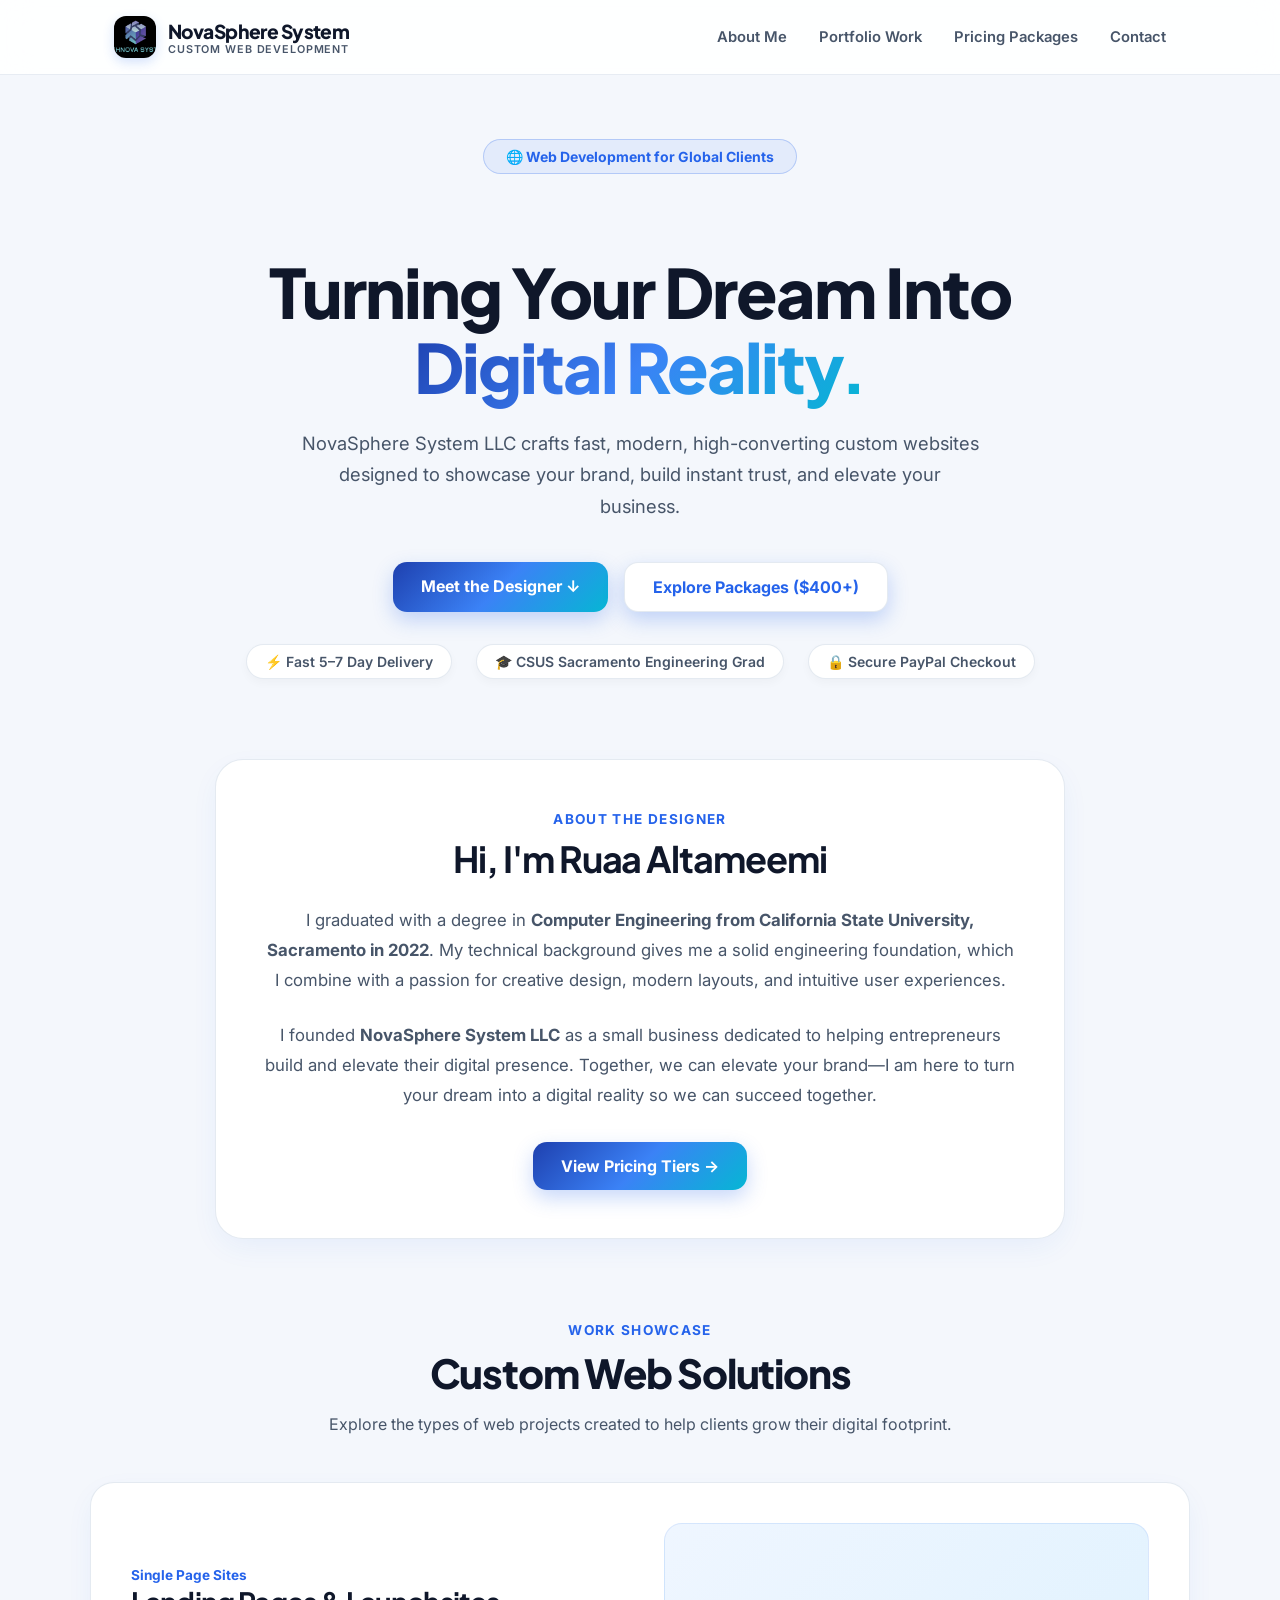
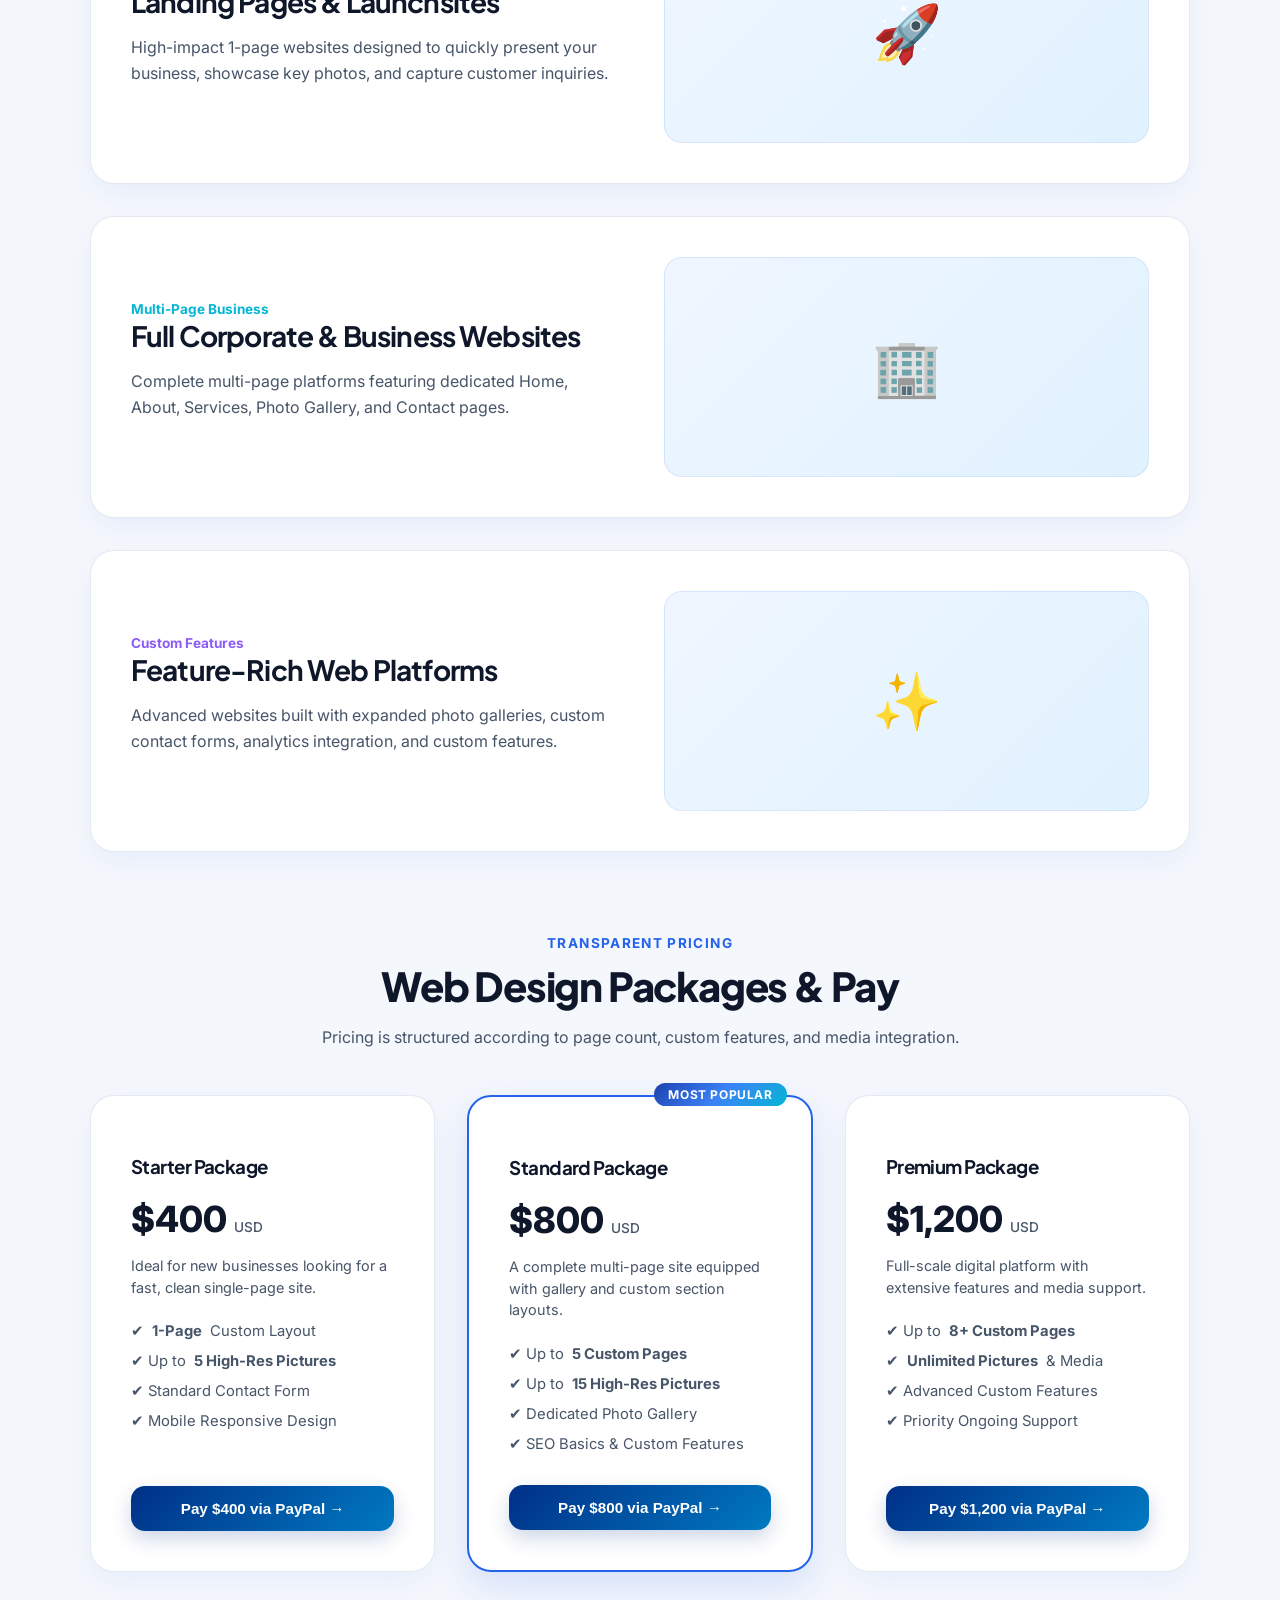
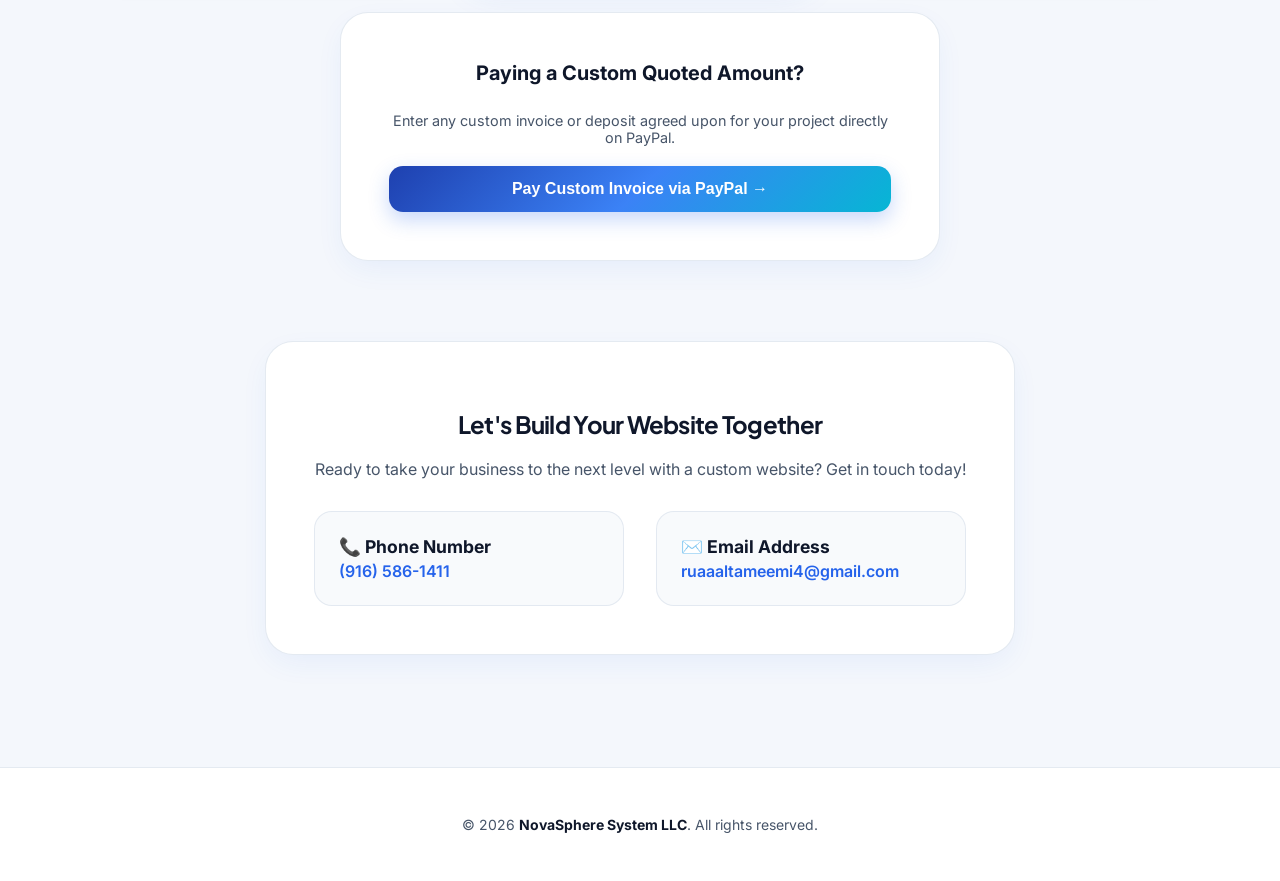
==== index.html @ fb8f3ea4 "Enhance styles and layout for index.html Added styles for buttons, feature lists, and sections. Enha" ====
<!doctype html>
<html lang="en">
<head>
  <meta charset="utf-8" />
  <meta name="viewport" content="width=device-width, initial-scale=1" />
  <title>NovaSphere System — Custom Web Design Studio</title>
  <meta name="description" content="High-performance custom web design and development built for global businesses by Ruaa Altameemi." />
  
  <!-- Favicon -->
  <link rel="icon" type="image/png" href="images/logo.png" />

  <!-- Google Fonts -->
  <link rel="preconnect" href="https://fonts.googleapis.com" />
  <link rel="preconnect" href="https://fonts.gstatic.com" crossorigin />
  <link href="https://fonts.googleapis.com/css2?family=Plus+Jakarta+Sans:wght@400;500;600;700;800&family=Inter:wght@400;500;600&display=swap" rel="stylesheet" />
  
  <!-- Embedded Bright Theme Styling & Vibrant Effects -->
  <style>
    :root {
      --bg-base: #f4f7fc;
      --bg-card: #ffffff;
      --border-card: rgba(226, 232, 240, 0.9);
      --border-glow: #2563eb;
      --primary: #2563eb;
      --text-main: #0f172a;
      --text-muted: #475569;
      --bright-gradient: linear-gradient(135deg, #1e40af 0%, #3b82f6 50%, #06b6d4 100%);
      --paypal-gradient: linear-gradient(135deg, #003087 0%, #0079c1 100%);
      --shadow-card: 0 10px 30px -5px rgba(37, 99, 235, 0.08);
      --shadow-hover: 0 20px 40px -10px rgba(37, 99, 235, 0.2);
    }

    * { box-sizing: border-box; }

    body { 
      font-family: 'Inter', sans-serif;
      color: var(--text-main);
      background-color: var(--bg-base);
      background-image: 
        radial-gradient(circle at 10% 10%, rgba(37, 99, 235, 0.12) 0%, transparent 45%),
        radial-gradient(circle at 90% 40%, rgba(6, 182, 212, 0.15) 0%, transparent 45%),
        radial-gradient(circle at 50% 80%, rgba(139, 92, 246, 0.1) 0%, transparent 50%),
        #f4f7fc;
      background-attachment: fixed;
      margin: 0;
      padding: 0;
      overflow-x: hidden;
    }

    h1, h2, h3, .brand-title { 
      font-family: 'Plus Jakarta Sans', sans-serif; 
      letter-spacing: -0.03em;
    }

    section[id] {
      scroll-margin-top: 100px;
    }

    /* Navbar Header */
    header {
      position: sticky;
      top: 0;
      z-index: 1000;
      background: rgba(255, 255, 255, 0.9);
      backdrop-filter: blur(16px);
      -webkit-backdrop-filter: blur(16px);
      border-bottom: 1px solid rgba(226, 232, 240, 0.8);
      padding: 1rem 0;
    }

    .container {
      max-width: 1100px;
      margin: 0 auto;
      padding: 0 1.5rem;
    }

    .nav {
      display: flex;
      justify-content: space-between;
      align-items: center;
    }

    .brand {
      display: flex;
      align-items: center;
      gap: 12px;
    }

    .logo-img {
      width: 42px;
      height: 42px;
      border-radius: 12px;
      object-fit: cover;
      box-shadow: 0 4px 12px rgba(37, 99, 235, 0.2);
    }

    .brand-text {
      display: flex;
      flex-direction: column;
    }

    .brand-title {
      font-weight: 800;
      font-size: 1.2rem;
      color: var(--text-main);
    }

    .brand-tagline {
      font-size: 0.675rem;
      color: var(--text-muted);
      letter-spacing: 0.08em;
      text-transform: uppercase;
      font-weight: 600;
    }

    .links {
      display: flex;
      gap: 2rem;
    }

    .links a {
      color: var(--text-muted);
      text-decoration: none;
      font-weight: 600;
      font-size: 0.925rem;
      transition: color 0.2s ease;
    }

    .links a:hover {
      color: var(--primary);
    }

    /* Vertical Stack Wrapper */
    .vertical-wrapper {
      display: flex;
      flex-direction: column;
      gap: 5rem;
      padding: 4rem 0 7rem 0;
    }

    /* Hero Section */
    .hero-vertical {
      text-align: center;
      max-width: 850px;
      margin: 0 auto;
    }

    .badge-glow {
      display: inline-flex;
      align-items: center;
      gap: 8px;
      padding: 8px 22px;
      border-radius: 50px;
      background: rgba(37, 99, 235, 0.08);
      color: var(--primary);
      font-weight: 700;
      font-size: 0.875rem;
      border: 1px solid rgba(37, 99, 235, 0.25);
      margin-bottom: 1.5rem;
    }

    .hero-title {
      font-size: clamp(2.75rem, 6vw, 4.25rem);
      font-weight: 800;
      line-height: 1.1;
      color: var(--text-main);
      margin-bottom: 1.5rem;
    }

    .gradient-text {
      background: var(--bright-gradient);
      -webkit-background-clip: text;
      -webkit-text-fill-color: transparent;
    }

    .lead {
      font-size: 1.15rem;
      color: var(--text-muted);
      line-height: 1.7;
      max-width: 680px;
      margin: 0 auto 2.5rem auto;
    }

    /* Bright Cards */
    .card-bright {
      background: var(--bg-card);
      border: 1px solid var(--border-card);
      border-radius: 28px;
      padding: 3rem;
      box-shadow: var(--shadow-card);
      transition: all 0.35s cubic-bezier(0.16, 1, 0.3, 1);
      position: relative;
    }

    .card-bright:hover {
      transform: translateY(-4px);
      box-shadow: var(--shadow-hover);
      border-color: rgba(37, 99, 235, 0.3);
    }

    /* Pricing Grid */
    .pricing-grid {
      display: grid;
      grid-template-columns: repeat(auto-fit, minmax(300px, 1fr));
      gap: 2rem;
    }

    .pricing-card {
      background: var(--bg-card);
      border: 1px solid var(--border-card);
      border-radius: 24px;
      padding: 2.5rem;
      display: flex;
      flex-direction: column;
      justify-content: space-between;
      transition: all 0.3s ease;
      position: relative;
      box-shadow: var(--shadow-card);
    }

    .pricing-card:hover {
      transform: translateY(-4px);
      box-shadow: var(--shadow-hover);
      border-color: var(--primary);
    }

    .pricing-card.featured {
      border: 2px solid var(--primary);
      background: #ffffff;
      box-shadow: 0 15px 35px rgba(37, 99, 235, 0.15);
    }

    .popular-tag {
      position: absolute;
      top: -14px;
      right: 24px;
      background: var(--bright-gradient);
      color: #fff;
      font-size: 0.75rem;
      font-weight: 700;
      padding: 4px 14px;
      border-radius: 20px;
      text-transform: uppercase;
      letter-spacing: 0.05em;
    }

    .feature-list {
      list-style: none;
      padding: 0;
      margin: 1.5rem 0 2rem 0;
    }

    .feature-list li {
      margin-bottom: 0.75rem;
      color: var(--text-muted);
      font-size: 0.925rem;
      display: flex;
      align-items: center;
      gap: 8px;
    }

    /* Buttons */
    .btn-bright {
      background: var(--bright-gradient);
      color: #fff;
      border: none;
      font-weight: 700;
      border-radius: 14px;
      padding: 14px 28px;
      font-size: 1rem;
      cursor: pointer;
      box-shadow: 0 8px 20px rgba(37, 99, 235, 0.25);
      transition: all 0.25s ease;
      text-decoration: none;
      display: inline-block;
      text-align: center;
    }

    .btn-bright:hover {
      transform: translateY(-2px);
      box-shadow: 0 12px 28px rgba(37, 99, 235, 0.35);
    }

    .btn-paypal {
      background: var(--paypal-gradient);
      color: #fff;
      border: none;
      font-weight: 700;
      border-radius: 14px;
      padding: 14px 20px;
      font-size: 0.95rem;
      cursor: pointer;
      box-shadow: 0 8px 20px rgba(0, 48, 135, 0.2);
      transition: all 0.25s ease;
      width: 100%;
      text-align: center;
    }

    .btn-paypal:hover {
      transform: translateY(-2px);
      box-shadow: 0 12px 28px rgba(0, 121, 193, 0.35);
    }

    /* Section Titles */
    .section-header {
      text-align: center;
      max-width: 650px;
      margin: 0 auto 3rem auto;
    }

    .section-header h2 {
      font-size: 2.5rem;
      font-weight: 800;
      margin-top: 0.5rem;
      margin-bottom: 1rem;
      color: var(--text-main);
    }

    /* Portfolio Showcase Rows */
    .portfolio-stack {
      display: flex;
      flex-direction: column;
      gap: 2rem;
    }

    .portfolio-row {
      display: grid;
      grid-template-columns: 1fr 1fr;
      gap: 3rem;
      align-items: center;
      background: #ffffff;
      border: 1px solid var(--border-card);
      border-radius: 24px;
      padding: 2.5rem;
      box-shadow: var(--shadow-card);
      transition: all 0.3s ease;
    }

    .portfolio-row:hover {
      border-color: var(--primary);
      box-shadow: var(--shadow-hover);
    }

    .portfolio-info h3 {
      font-size: 1.75rem;
      margin-top: 0;
      margin-bottom: 1rem;
      color: var(--text-main);
    }

    .portfolio-preview {
      background: linear-gradient(135deg, #eff6ff 0%, #e0f2fe 100%);
      border-radius: 18px;
      border: 1px solid rgba(37, 99, 235, 0.1);
      height: 220px;
      display: flex;
      align-items: center;
      justify-content: center;
      font-size: 3.5rem;
    }

    .contact-grid {
      display: grid;
      grid-template-columns: 1fr 1fr;
      gap: 2rem;
      margin-top: 2rem;
      text-align: left;
    }

    .contact-item {
      background: #f8fafc;
      border: 1px solid var(--border-card);
      border-radius: 18px;
      padding: 1.5rem;
    }

    .contact-item strong {
      display: block;
      color: var(--text-main);
      font-size: 1.1rem;
      margin-bottom: 0.25rem;
    }

    .contact-item a {
      color: var(--primary);
      text-decoration: none;
      font-weight: 600;
    }

    /* Global Trust Features */
    .trust-badge-row {
      display: flex;
      justify-content: center;
      gap: 1.5rem;
      margin-top: 2rem;
      flex-wrap: wrap;
    }

    .trust-pill {
      background: #ffffff;
      border: 1px solid var(--border-card);
      padding: 8px 18px;
      border-radius: 30px;
      font-size: 0.875rem;
      font-weight: 600;
      color: var(--text-muted);
      box-shadow: 0 4px 10px rgba(0,0,0,0.03);
    }

    /* Footer */
    footer {
      border-top: 1px solid var(--border-card);
      background: #ffffff;
      padding: 3rem 0;
      text-align: center;
      color: var(--text-muted);
      font-size: 0.875rem;
    }

    footer strong { color: var(--text-main); }

    @media (max-width: 768px) {
      .portfolio-row, .contact-grid { grid-template-columns: 1fr; gap: 1.5rem; }
      .links { display: none; }
    }
  </style>
</head>
<body>

<header>
  <div class="container nav">
    <div class="brand">
      <img src="images/logo.png" alt="NovaSphere Logo" class="logo-img" />
      <div class="brand-text">
        <span class="brand-title">NovaSphere System</span>
        <span class="brand-tagline">Custom Web Development</span>
      </div>
    </div>
    <nav class="links">
      <a href="#about">About Me</a>
      <a href="#work">Portfolio Work</a>
      <a href="#pricing">Pricing Packages</a>
      <a href="#contact">Contact</a>
    </nav>
  </div>
</header>

<main class="container vertical-wrapper">

  <!-- 1. Hero Section -->
  <section id="hero" class="hero-vertical">
    <div class="badge-glow">
      <span>🌐 Web Development for Global Clients</span>
    </div>
    <h1 class="hero-title">
      Turning Your Dream Into <br />
      <span class="gradient-text">Digital Reality.</span>
    </h1>
    <p class="lead">
      NovaSphere System LLC crafts fast, modern, high-converting custom websites designed to showcase your brand, build instant trust, and elevate your business.
    </p>
    <div style="display: flex; gap: 1rem; justify-content: center; flex-wrap: wrap;">
      <a class="btn-bright" href="#about">Meet the Designer ↓</a>
      <a class="btn-bright" style="background: #ffffff; color: var(--primary); border: 1px solid var(--border-card);" href="#pricing">Explore Packages ($400+)</a>
    </div>

    <div class="trust-badge-row">
      <span class="trust-pill">⚡ Fast 5–7 Day Delivery</span>
      <span class="trust-pill">🎓 CSUS Sacramento Engineering Grad</span>
      <span class="trust-pill">🔒 Secure PayPal Checkout</span>
    </div>
  </section>

  <!-- 2. Personal Story & Biography Section -->
  <section id="about">
    <div class="card-bright" style="max-width: 850px; margin: 0 auto; text-align: center;">
      <span style="color: var(--primary); font-weight: 700; text-transform: uppercase; letter-spacing: 0.1em; font-size: 0.85rem;">About the Designer</span>
      <h2 style="font-size: 2.25rem; margin-top: 0.5rem; margin-bottom: 1.5rem; color: var(--text-main);">Hi, I'm Ruaa Altameemi</h2>
      
      <p style="color: var(--text-muted); line-height: 1.8; font-size: 1.05rem; margin-bottom: 1.5rem;">
        I graduated with a degree in <strong>Computer Engineering from California State University, Sacramento in 2022</strong>. My technical background gives me a solid engineering foundation, which I combine with a passion for creative design, modern layouts, and intuitive user experiences.
      </p>
      
      <p style="color: var(--text-muted); line-height: 1.8; font-size: 1.05rem; margin-bottom: 2rem;">
        I founded <strong>NovaSphere System LLC</strong> as a small business dedicated to helping entrepreneurs build and elevate their digital presence. Together, we can elevate your brand—I am here to turn your dream into a digital reality so we can succeed together.
      </p>

      <a class="btn-bright" href="#pricing">View Pricing Tiers →</a>
    </div>
  </section>

  <!-- 3. Portfolio Showcase Section -->
  <section id="work">
    <div class="section-header">
      <span style="color: var(--primary); font-weight: 700; text-transform: uppercase; letter-spacing: 0.1em; font-size: 0.85rem;">Work Showcase</span>
      <h2>Custom Web Solutions</h2>
      <p style="color: var(--text-muted);">Explore the types of web projects created to help clients grow their digital footprint.</p>
    </div>

    <div class="portfolio-stack">
      <!-- Project Type 1 -->
      <div class="portfolio-row">
        <div class="portfolio-info">
          <span style="color: var(--primary); font-size: 0.85rem; font-weight: 700;">Single Page Sites</span>
          <h3>Landing Pages &amp; Launchsites</h3>
          <p style="color: var(--text-muted); line-height: 1.6;">High-impact 1-page websites designed to quickly present your business, showcase key photos, and capture customer inquiries.</p>
        </div>
        <div class="portfolio-preview">🚀</div>
      </div>

      <!-- Project Type 2 -->
      <div class="portfolio-row">
        <div class="portfolio-info">
          <span style="color: #06b6d4; font-size: 0.85rem; font-weight: 700;">Multi-Page Business</span>
          <h3>Full Corporate &amp; Business Websites</h3>
          <p style="color: var(--text-muted); line-height: 1.6;">Complete multi-page platforms featuring dedicated Home, About, Services, Photo Gallery, and Contact pages.</p>
        </div>
        <div class="portfolio-preview">🏢</div>
      </div>

      <!-- Project Type 3 -->
      <div class="portfolio-row">
        <div class="portfolio-info">
          <span style="color: #8b5cf6; font-size: 0.85rem; font-weight: 700;">Custom Features</span>
          <h3>Feature-Rich Web Platforms</h3>
          <p style="color: var(--text-muted); line-height: 1.6;">Advanced websites built with expanded photo galleries, custom contact forms, analytics integration, and custom features.</p>
        </div>
        <div class="portfolio-preview">✨</div>
      </div>
    </div>
  </section>

  <!-- 4. Pricing Tiers -->
  <section id="pricing">
    <div class="section-header">
      <span style="color: var(--primary); font-weight: 700; text-transform: uppercase; letter-spacing: 0.1em; font-size: 0.85rem;">Transparent Pricing</span>
      <h2>Web Design Packages &amp; Pay</h2>
      <p style="color: var(--text-muted);">Pricing is structured according to page count, custom features, and media integration.</p>
    </div>

    <div class="pricing-grid">
      <!-- Tier 1 ($400) -->
      <div class="pricing-card">
        <div>
          <h3>Starter Package</h3>
          <p style="font-size: 2.25rem; font-weight: 800; color: var(--text-main); margin: 0.75rem 0;">$400 <span style="font-size: 0.85rem; font-weight: 500; color: var(--text-muted);">USD</span></p>
          <p style="color: var(--text-muted); font-size: 0.9rem; line-height: 1.5;">Ideal for new businesses looking for a fast, clean single-page site.</p>

          <ul class="feature-list">
            <li>✔ <strong>1-Page</strong> Custom Layout</li>
            <li>✔ Up to <strong>5 High-Res Pictures</strong></li>
            <li>✔ Standard Contact Form</li>
            <li>✔ Mobile Responsive Design</li>
          </ul>
        </div>
        <form action="https://www.paypal.com/cgi-bin/webscr" method="post" target="_blank">
          <input type="hidden" name="cmd" value="_xclick" />
          <input type="hidden" name="business" value="ruaaaltameemi4@gmail.com" />
          <input type="hidden" name="item_name" value="NovaSphere System — Starter Package ($400)" />
          <input type="hidden" name="amount" value="400.00" />
          <input type="hidden" name="currency_code" value="USD" />
          <button type="submit" class="btn-paypal">Pay $400 via PayPal →</button>
        </form>
      </div>

      <!-- Tier 2 ($800) - Featured -->
      <div class="pricing-card featured">
        <span class="popular-tag">Most Popular</span>
        <div>
          <h3>Standard Package</h3>
          <p style="font-size: 2.25rem; font-weight: 800; color: var(--text-main); margin: 0.75rem 0;">$800 <span style="font-size: 0.85rem; font-weight: 500; color: var(--text-muted);">USD</span></p>
          <p style="color: var(--text-muted); font-size: 0.9rem; line-height: 1.5;">A complete multi-page site equipped with gallery and custom section layouts.</p>

          <ul class="feature-list">
            <li>✔ Up to <strong>5 Custom Pages</strong></li>
            <li>✔ Up to <strong>15 High-Res Pictures</strong></li>
            <li>✔ Dedicated Photo Gallery</li>
            <li>✔ SEO Basics &amp; Custom Features</li>
          </ul>
        </div>
        <form action="https://www.paypal.com/cgi-bin/webscr" method="post" target="_blank">
          <input type="hidden" name="cmd" value="_xclick" />
          <input type="hidden" name="business" value="ruaaaltameemi4@gmail.com" />
          <input type="hidden" name="item_name" value="NovaSphere System — Standard Package ($800)" />
          <input type="hidden" name="amount" value="800.00" />
          <input type="hidden" name="currency_code" value="USD" />
          <button type="submit" class="btn-paypal">Pay $800 via PayPal →</button>
        </form>
      </div>

      <!-- Tier 3 ($1,200) -->
      <div class="pricing-card">
        <div>
          <h3>Premium Package</h3>
          <p style="font-size: 2.25rem; font-weight: 800; color: var(--text-main); margin: 0.75rem 0;">$1,200 <span style="font-size: 0.85rem; font-weight: 500; color: var(--text-muted);">USD</span></p>
          <p style="color: var(--text-muted); font-size: 0.9rem; line-height: 1.5;">Full-scale digital platform with extensive features and media support.</p>

          <ul class="feature-list">
            <li>✔ Up to <strong>8+ Custom Pages</strong></li>
            <li>✔ <strong>Unlimited Pictures</strong> &amp; Media</li>
            <li>✔ Advanced Custom Features</li>
            <li>✔ Priority Ongoing Support</li>
          </ul>
        </div>
        <form action="https://www.paypal.com/cgi-bin/webscr" method="post" target="_blank">
          <input type="hidden" name="cmd" value="_xclick" />
          <input type="hidden" name="business" value="ruaaaltameemi4@gmail.com" />
          <input type="hidden" name="item_name" value="NovaSphere System — Premium Package ($1,200)" />
          <input type="hidden" name="amount" value="1200.00" />
          <input type="hidden" name="currency_code" value="USD" />
          <button type="submit" class="btn-paypal">Pay $1,200 via PayPal →</button>
        </form>
      </div>
    </div>

    <!-- Custom Retainer Payment -->
    <div style="margin-top: 2.5rem; text-align: center;">
      <div class="card-bright" style="max-width: 600px; margin: 0 auto;">
        <h4 style="margin-top:0; font-size: 1.25rem;">Paying a Custom Quoted Amount?</h4>
        <p style="color: var(--text-muted); font-size: 0.9rem; margin-bottom: 1.25rem;">Enter any custom invoice or deposit agreed upon for your project directly on PayPal.</p>
        <form action="https://www.paypal.com/cgi-bin/webscr" method="post" target="_blank">
          <input type="hidden" name="cmd" value="_xclick" />
          <input type="hidden" name="business" value="ruaaaltameemi4@gmail.com" />
          <input type="hidden" name="item_name" value="NovaSphere System — Custom Project Payment" />
          <input type="hidden" name="currency_code" value="USD" />
          <button type="submit" class="btn-bright" style="width: 100%;">Pay Custom Invoice via PayPal →</button>
        </form>
      </div>
    </div>
  </section>

  <!-- 5. Contact Section -->
  <section id="contact">
    <div class="card-bright" style="max-width: 750px; margin: 0 auto; text-align: center;">
      <h2>Let's Build Your Website Together</h2>
      <p style="color: var(--text-muted); margin-bottom: 2rem;">Ready to take your business to the next level with a custom website? Get in touch today!</p>
      
      <div class="contact-grid">
        <div class="contact-item">
          <strong>📞 Phone Number</strong>
          <a href="tel:9165861411">(916) 586-1411</a>
        </div>
        <div class="contact-item">
          <strong>✉️ Email Address</strong>
          <a href="mailto:ruaaaltameemi4@gmail.com">ruaaaltameemi4@gmail.com</a>
        </div>
      </div>
    </div>
  </section>

</main>

<footer>
  <div class="container">
    © <span id="year"></span> <strong>NovaSphere System LLC</strong>. All rights reserved.
  </div>
</footer>

<script>
  // Dynamic Copyright Year
  document.getElementById('year').textContent = new Date().getFullYear();
</script>

</body>
</html>
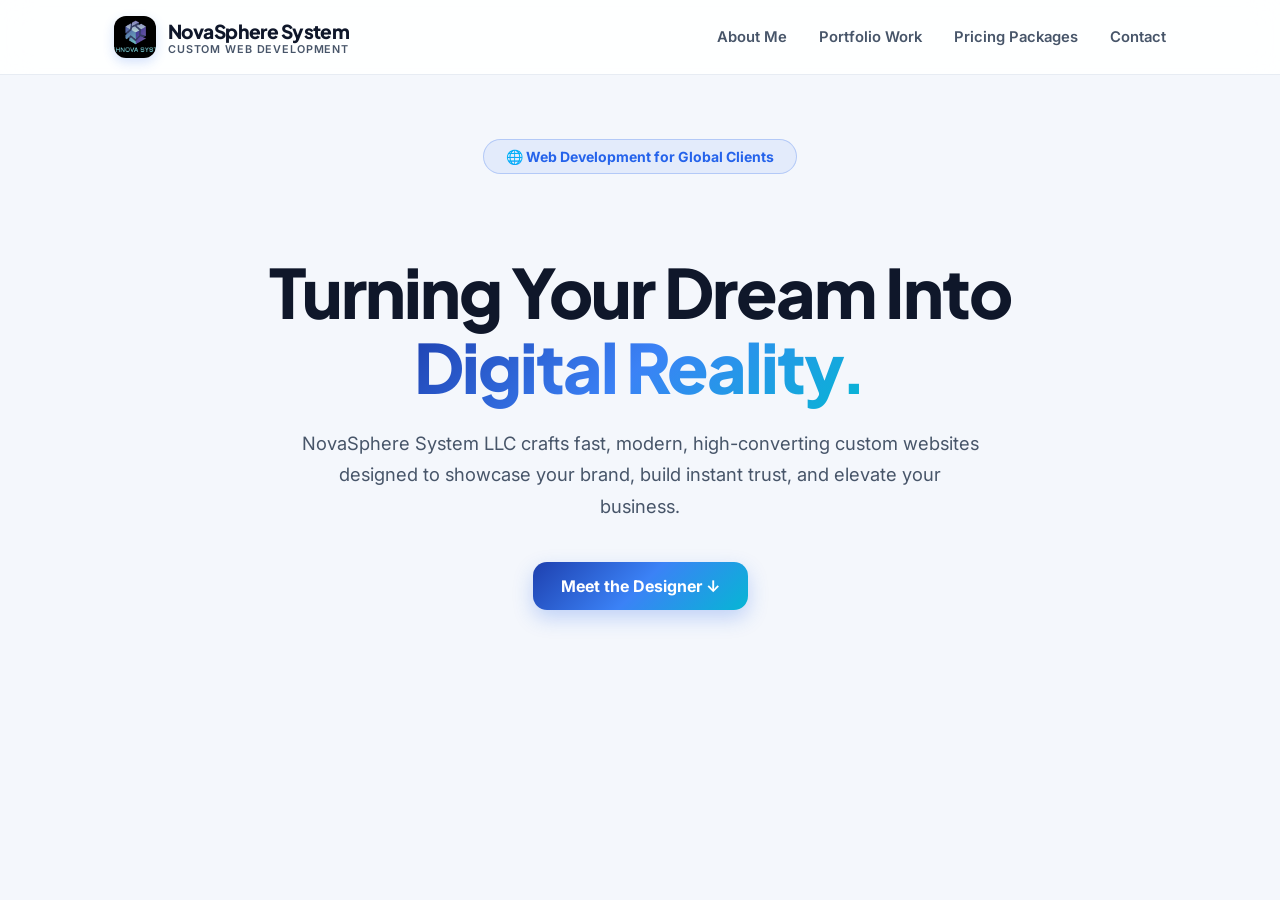
==== commit 0f8943f5: "Refine button styles and pricing grid layout Updated button styles and pricing grid layout. Added ne" ====
--- a/index.html
+++ b/index.html
@@ -201,7 +201,7 @@
     /* Pricing Grid */
     .pricing-grid {
       display: grid;
-      grid-template-columns: repeat(auto-fit, minmax(300px, 1fr));
+      grid-template-columns: repeat(auto-fit, minmax(320px, 1fr));
       gap: 2rem;
     }
 
@@ -286,19 +286,44 @@
       color: #fff;
       border: none;
       font-weight: 700;
-      border-radius: 14px;
-      padding: 14px 20px;
-      font-size: 0.95rem;
+      border-radius: 12px;
+      padding: 12px 18px;
+      font-size: 0.9rem;
       cursor: pointer;
-      box-shadow: 0 8px 20px rgba(0, 48, 135, 0.2);
+      box-shadow: 0 6px 16px rgba(0, 48, 135, 0.2);
       transition: all 0.25s ease;
       width: 100%;
       text-align: center;
+      display: block;
+      text-decoration: none;
+      margin-top: 0.75rem;
     }
 
     .btn-paypal:hover {
       transform: translateY(-2px);
-      box-shadow: 0 12px 28px rgba(0, 121, 193, 0.35);
+      box-shadow: 0 10px 24px rgba(0, 121, 193, 0.35);
+    }
+
+    .btn-paypal-outline {
+      background: #ffffff;
+      color: #003087;
+      border: 2px solid #003087;
+      font-weight: 700;
+      border-radius: 12px;
+      padding: 12px 18px;
+      font-size: 0.9rem;
+      cursor: pointer;
+      transition: all 0.25s ease;
+      width: 100%;
+      text-align: center;
+      display: block;
+      text-decoration: none;
+      margin-top: 0.75rem;
+    }
+
+    .btn-paypal-outline:hover {
+      background: rgba(0, 48, 135, 0.05);
+      transform: translateY(-2px);
     }
 
     /* Section Titles */
@@ -312,7 +337,7 @@
       font-size: 2.5rem;
       font-weight: 800;
       margin-top: 0.5rem;
-      margin-bottom: 1rem;
+      margin-bottom: 1.0rem;
       color: var(--text-main);
     }
 
@@ -461,205 +486,4 @@
     </p>
     <div style="display: flex; gap: 1rem; justify-content: center; flex-wrap: wrap;">
       <a class="btn-bright" href="#about">Meet the Designer ↓</a>
-      <a class="btn-bright" style="background: #ffffff; color: var(--primary); border: 1px solid var(--border-card);" href="#pricing">Explore Packages ($400+)</a>
-    </div>
-
-    <div class="trust-badge-row">
-      <span class="trust-pill">⚡ Fast 5–7 Day Delivery</span>
-      <span class="trust-pill">🎓 CSUS Sacramento Engineering Grad</span>
-      <span class="trust-pill">🔒 Secure PayPal Checkout</span>
-    </div>
-  </section>
-
-  <!-- 2. Personal Story & Biography Section -->
-  <section id="about">
-    <div class="card-bright" style="max-width: 850px; margin: 0 auto; text-align: center;">
-      <span style="color: var(--primary); font-weight: 700; text-transform: uppercase; letter-spacing: 0.1em; font-size: 0.85rem;">About the Designer</span>
-      <h2 style="font-size: 2.25rem; margin-top: 0.5rem; margin-bottom: 1.5rem; color: var(--text-main);">Hi, I'm Ruaa Altameemi</h2>
-      
-      <p style="color: var(--text-muted); line-height: 1.8; font-size: 1.05rem; margin-bottom: 1.5rem;">
-        I graduated with a degree in <strong>Computer Engineering from California State University, Sacramento in 2022</strong>. My technical background gives me a solid engineering foundation, which I combine with a passion for creative design, modern layouts, and intuitive user experiences.
-      </p>
-      
-      <p style="color: var(--text-muted); line-height: 1.8; font-size: 1.05rem; margin-bottom: 2rem;">
-        I founded <strong>NovaSphere System LLC</strong> as a small business dedicated to helping entrepreneurs build and elevate their digital presence. Together, we can elevate your brand—I am here to turn your dream into a digital reality so we can succeed together.
-      </p>
-
-      <a class="btn-bright" href="#pricing">View Pricing Tiers →</a>
-    </div>
-  </section>
-
-  <!-- 3. Portfolio Showcase Section -->
-  <section id="work">
-    <div class="section-header">
-      <span style="color: var(--primary); font-weight: 700; text-transform: uppercase; letter-spacing: 0.1em; font-size: 0.85rem;">Work Showcase</span>
-      <h2>Custom Web Solutions</h2>
-      <p style="color: var(--text-muted);">Explore the types of web projects created to help clients grow their digital footprint.</p>
-    </div>
-
-    <div class="portfolio-stack">
-      <!-- Project Type 1 -->
-      <div class="portfolio-row">
-        <div class="portfolio-info">
-          <span style="color: var(--primary); font-size: 0.85rem; font-weight: 700;">Single Page Sites</span>
-          <h3>Landing Pages &amp; Launchsites</h3>
-          <p style="color: var(--text-muted); line-height: 1.6;">High-impact 1-page websites designed to quickly present your business, showcase key photos, and capture customer inquiries.</p>
-        </div>
-        <div class="portfolio-preview">🚀</div>
-      </div>
-
-      <!-- Project Type 2 -->
-      <div class="portfolio-row">
-        <div class="portfolio-info">
-          <span style="color: #06b6d4; font-size: 0.85rem; font-weight: 700;">Multi-Page Business</span>
-          <h3>Full Corporate &amp; Business Websites</h3>
-          <p style="color: var(--text-muted); line-height: 1.6;">Complete multi-page platforms featuring dedicated Home, About, Services, Photo Gallery, and Contact pages.</p>
-        </div>
-        <div class="portfolio-preview">🏢</div>
-      </div>
-
-      <!-- Project Type 3 -->
-      <div class="portfolio-row">
-        <div class="portfolio-info">
-          <span style="color: #8b5cf6; font-size: 0.85rem; font-weight: 700;">Custom Features</span>
-          <h3>Feature-Rich Web Platforms</h3>
-          <p style="color: var(--text-muted); line-height: 1.6;">Advanced websites built with expanded photo galleries, custom contact forms, analytics integration, and custom features.</p>
-        </div>
-        <div class="portfolio-preview">✨</div>
-      </div>
-    </div>
-  </section>
-
-  <!-- 4. Pricing Tiers -->
-  <section id="pricing">
-    <div class="section-header">
-      <span style="color: var(--primary); font-weight: 700; text-transform: uppercase; letter-spacing: 0.1em; font-size: 0.85rem;">Transparent Pricing</span>
-      <h2>Web Design Packages &amp; Pay</h2>
-      <p style="color: var(--text-muted);">Pricing is structured according to page count, custom features, and media integration.</p>
-    </div>
-
-    <div class="pricing-grid">
-      <!-- Tier 1 ($400) -->
-      <div class="pricing-card">
-        <div>
-          <h3>Starter Package</h3>
-          <p style="font-size: 2.25rem; font-weight: 800; color: var(--text-main); margin: 0.75rem 0;">$400 <span style="font-size: 0.85rem; font-weight: 500; color: var(--text-muted);">USD</span></p>
-          <p style="color: var(--text-muted); font-size: 0.9rem; line-height: 1.5;">Ideal for new businesses looking for a fast, clean single-page site.</p>
-
-          <ul class="feature-list">
-            <li>✔ <strong>1-Page</strong> Custom Layout</li>
-            <li>✔ Up to <strong>5 High-Res Pictures</strong></li>
-            <li>✔ Standard Contact Form</li>
-            <li>✔ Mobile Responsive Design</li>
-          </ul>
-        </div>
-        <form action="https://www.paypal.com/cgi-bin/webscr" method="post" target="_blank">
-          <input type="hidden" name="cmd" value="_xclick" />
-          <input type="hidden" name="business" value="ruaaaltameemi4@gmail.com" />
-          <input type="hidden" name="item_name" value="NovaSphere System — Starter Package ($400)" />
-          <input type="hidden" name="amount" value="400.00" />
-          <input type="hidden" name="currency_code" value="USD" />
-          <button type="submit" class="btn-paypal">Pay $400 via PayPal →</button>
-        </form>
-      </div>
-
-      <!-- Tier 2 ($800) - Featured -->
-      <div class="pricing-card featured">
-        <span class="popular-tag">Most Popular</span>
-        <div>
-          <h3>Standard Package</h3>
-          <p style="font-size: 2.25rem; font-weight: 800; color: var(--text-main); margin: 0.75rem 0;">$800 <span style="font-size: 0.85rem; font-weight: 500; color: var(--text-muted);">USD</span></p>
-          <p style="color: var(--text-muted); font-size: 0.9rem; line-height: 1.5;">A complete multi-page site equipped with gallery and custom section layouts.</p>
-
-          <ul class="feature-list">
-            <li>✔ Up to <strong>5 Custom Pages</strong></li>
-            <li>✔ Up to <strong>15 High-Res Pictures</strong></li>
-            <li>✔ Dedicated Photo Gallery</li>
-            <li>✔ SEO Basics &amp; Custom Features</li>
-          </ul>
-        </div>
-        <form action="https://www.paypal.com/cgi-bin/webscr" method="post" target="_blank">
-          <input type="hidden" name="cmd" value="_xclick" />
-          <input type="hidden" name="business" value="ruaaaltameemi4@gmail.com" />
-          <input type="hidden" name="item_name" value="NovaSphere System — Standard Package ($800)" />
-          <input type="hidden" name="amount" value="800.00" />
-          <input type="hidden" name="currency_code" value="USD" />
-          <button type="submit" class="btn-paypal">Pay $800 via PayPal →</button>
-        </form>
-      </div>
-
-      <!-- Tier 3 ($1,200) -->
-      <div class="pricing-card">
-        <div>
-          <h3>Premium Package</h3>
-          <p style="font-size: 2.25rem; font-weight: 800; color: var(--text-main); margin: 0.75rem 0;">$1,200 <span style="font-size: 0.85rem; font-weight: 500; color: var(--text-muted);">USD</span></p>
-          <p style="color: var(--text-muted); font-size: 0.9rem; line-height: 1.5;">Full-scale digital platform with extensive features and media support.</p>
-
-          <ul class="feature-list">
-            <li>✔ Up to <strong>8+ Custom Pages</strong></li>
-            <li>✔ <strong>Unlimited Pictures</strong> &amp; Media</li>
-            <li>✔ Advanced Custom Features</li>
-            <li>✔ Priority Ongoing Support</li>
-          </ul>
-        </div>
-        <form action="https://www.paypal.com/cgi-bin/webscr" method="post" target="_blank">
-          <input type="hidden" name="cmd" value="_xclick" />
-          <input type="hidden" name="business" value="ruaaaltameemi4@gmail.com" />
-          <input type="hidden" name="item_name" value="NovaSphere System — Premium Package ($1,200)" />
-          <input type="hidden" name="amount" value="1200.00" />
-          <input type="hidden" name="currency_code" value="USD" />
-          <button type="submit" class="btn-paypal">Pay $1,200 via PayPal →</button>
-        </form>
-      </div>
-    </div>
-
-    <!-- Custom Retainer Payment -->
-    <div style="margin-top: 2.5rem; text-align: center;">
-      <div class="card-bright" style="max-width: 600px; margin: 0 auto;">
-        <h4 style="margin-top:0; font-size: 1.25rem;">Paying a Custom Quoted Amount?</h4>
-        <p style="color: var(--text-muted); font-size: 0.9rem; margin-bottom: 1.25rem;">Enter any custom invoice or deposit agreed upon for your project directly on PayPal.</p>
-        <form action="https://www.paypal.com/cgi-bin/webscr" method="post" target="_blank">
-          <input type="hidden" name="cmd" value="_xclick" />
-          <input type="hidden" name="business" value="ruaaaltameemi4@gmail.com" />
-          <input type="hidden" name="item_name" value="NovaSphere System — Custom Project Payment" />
-          <input type="hidden" name="currency_code" value="USD" />
-          <button type="submit" class="btn-bright" style="width: 100%;">Pay Custom Invoice via PayPal →</button>
-        </form>
-      </div>
-    </div>
-  </section>
-
-  <!-- 5. Contact Section -->
-  <section id="contact">
-    <div class="card-bright" style="max-width: 750px; margin: 0 auto; text-align: center;">
-      <h2>Let's Build Your Website Together</h2>
-      <p style="color: var(--text-muted); margin-bottom: 2rem;">Ready to take your business to the next level with a custom website? Get in touch today!</p>
-      
-      <div class="contact-grid">
-        <div class="contact-item">
-          <strong>📞 Phone Number</strong>
-          <a href="tel:9165861411">(916) 586-1411</a>
-        </div>
-        <div class="contact-item">
-          <strong>✉️ Email Address</strong>
-          <a href="mailto:ruaaaltameemi4@gmail.com">ruaaaltameemi4@gmail.com</a>
-        </div>
-      </div>
-    </div>
-  </section>
-
-</main>
-
-<footer>
-  <div class="container">
-    © <span id="year"></span> <strong>NovaSphere System LLC</strong>. All rights reserved.
-  </div>
-</footer>
-
-<script>
-  // Dynamic Copyright Year
-  document.getElementById('year').textContent = new Date().getFullYear();
-</script>
-
-</body>
-</html>
+      <a class="btn-bright" style="background: #ffffff; color: var(--primary); border: 1
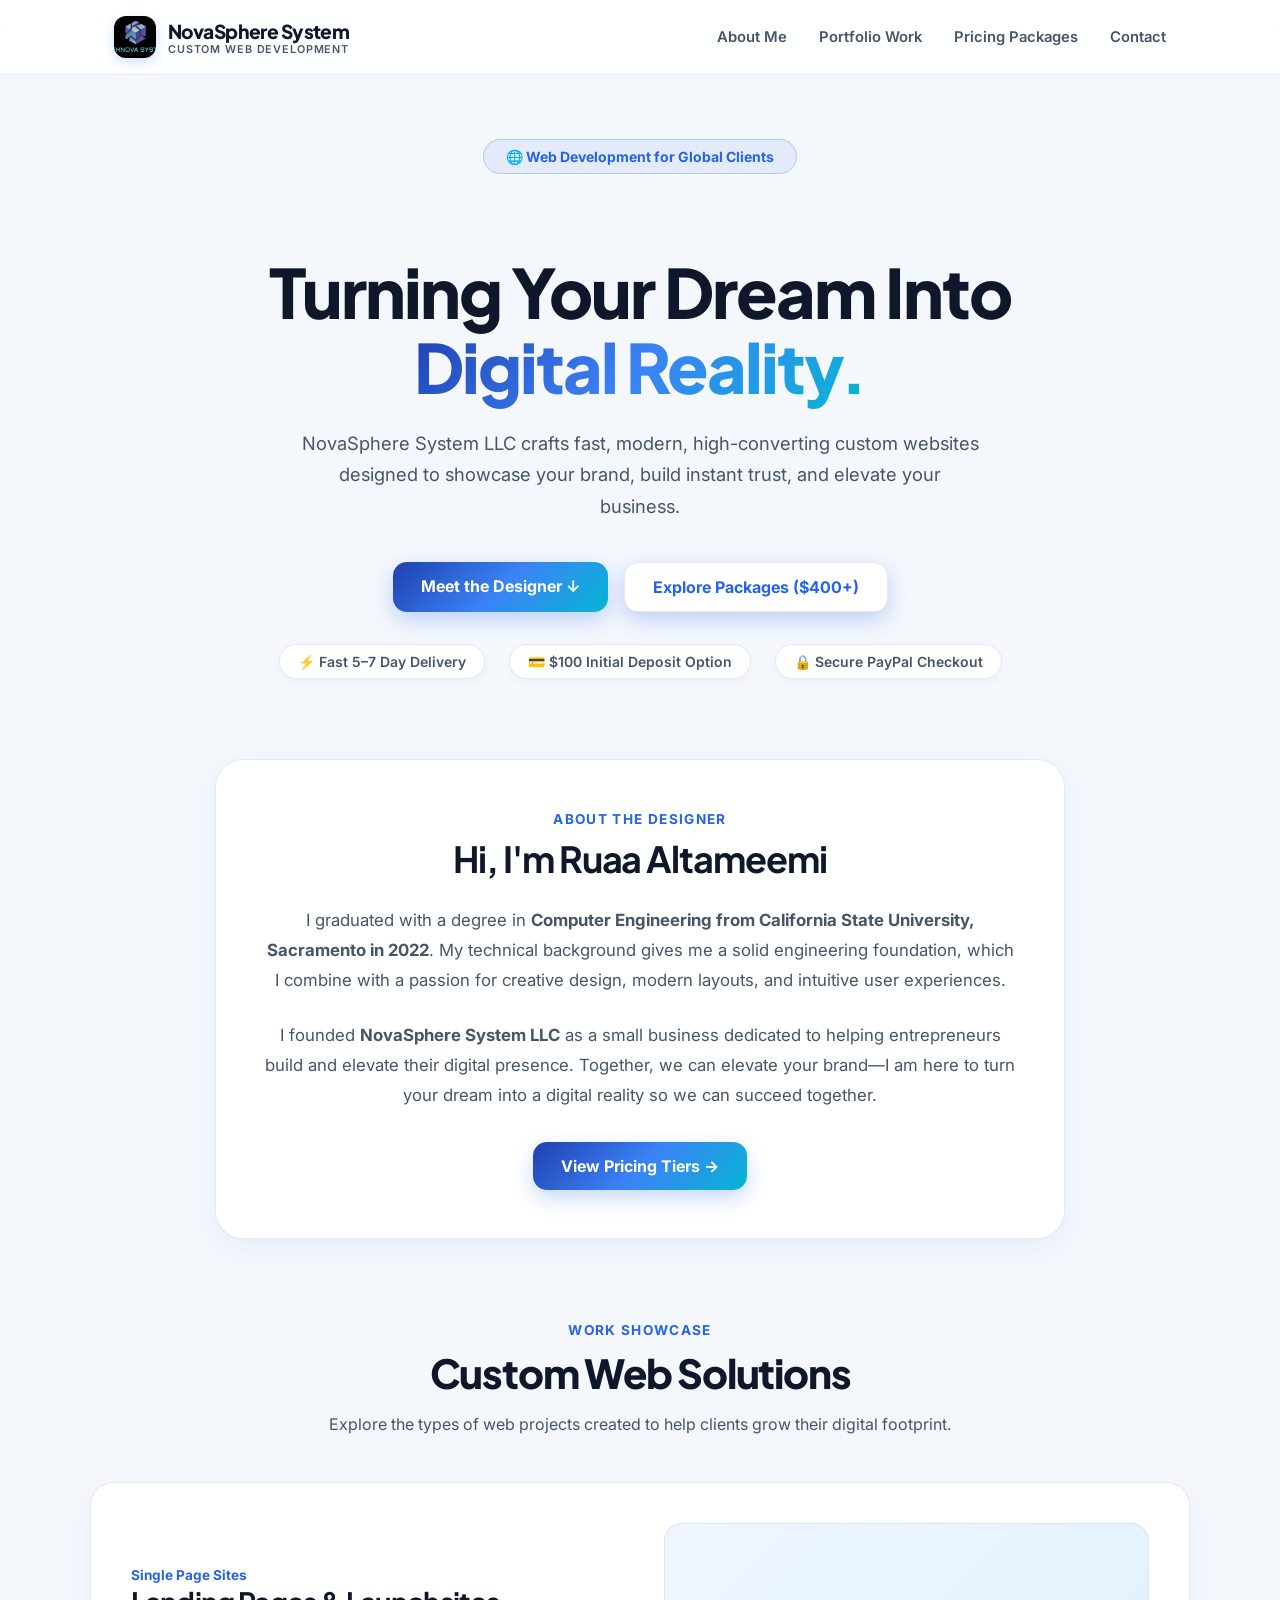
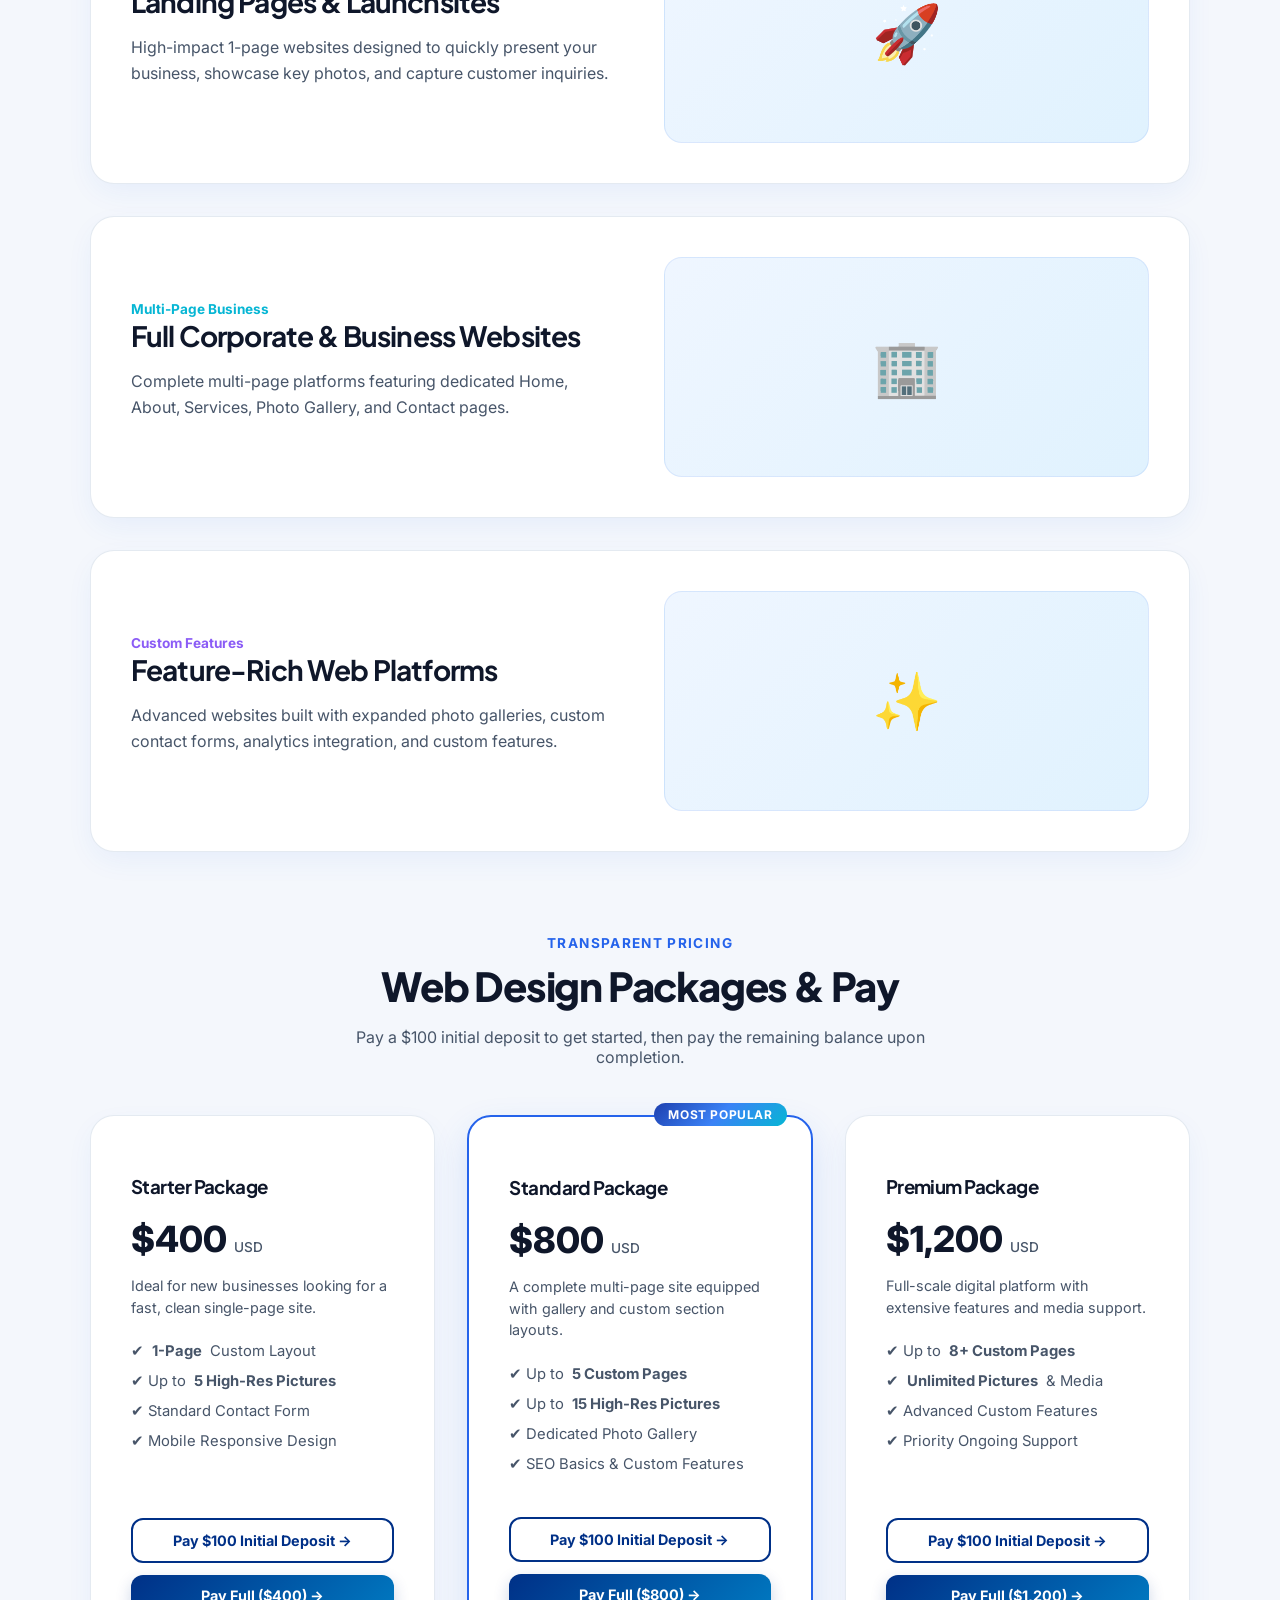
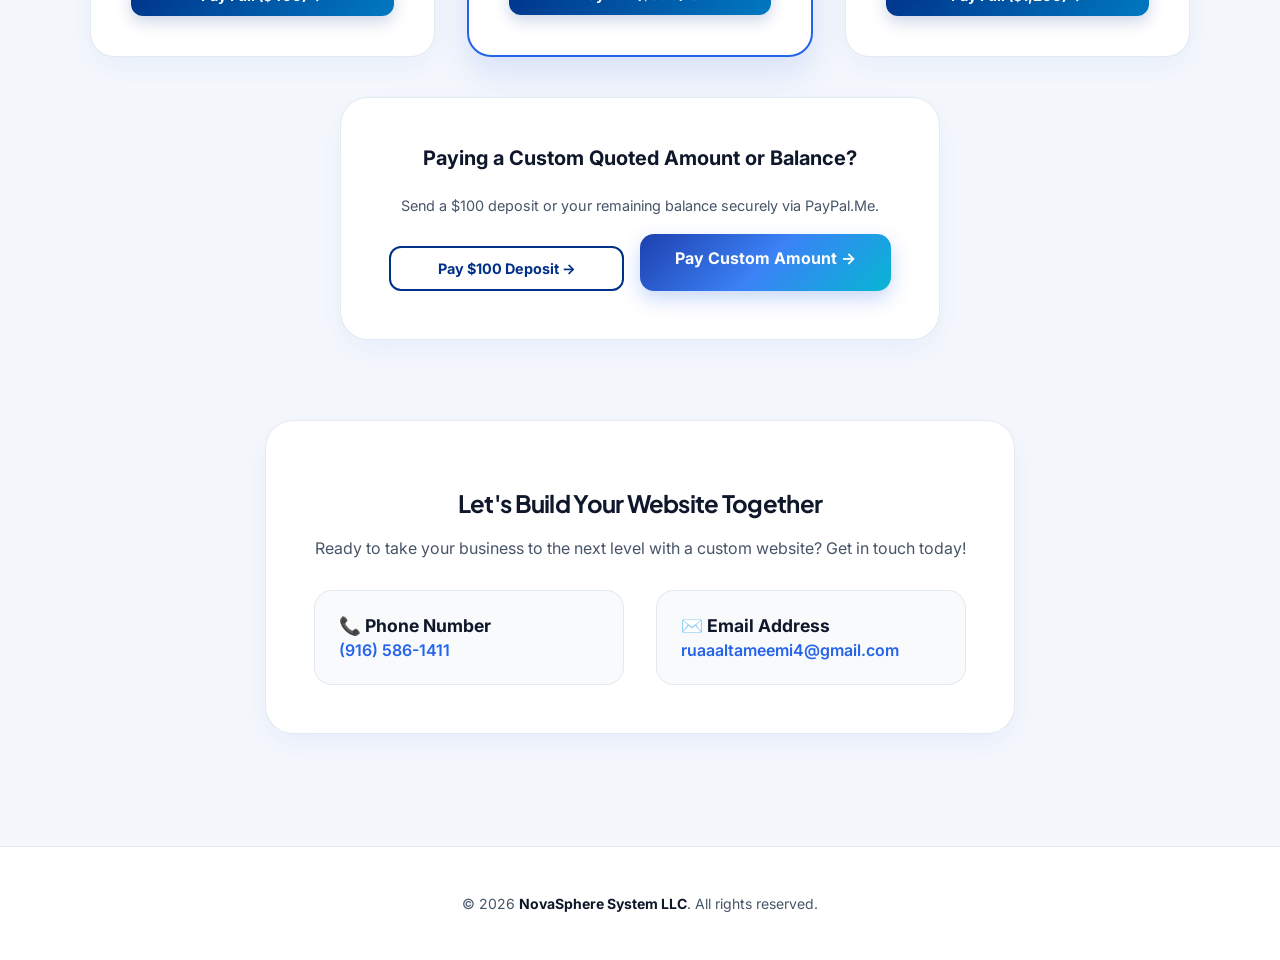
==== commit 0d8bb90e: "Enhance index.html with new sections and content Added sections for trust badges, personal story, po" ====
--- a/index.html
+++ b/index.html
@@ -486,4 +486,190 @@
     </p>
     <div style="display: flex; gap: 1rem; justify-content: center; flex-wrap: wrap;">
       <a class="btn-bright" href="#about">Meet the Designer ↓</a>
-      <a class="btn-bright" style="background: #ffffff; color: var(--primary); border: 1
+      <a class="btn-bright" style="background: #ffffff; color: var(--primary); border: 1px solid var(--border-card);" href="#pricing">Explore Packages ($400+)</a>
+    </div>
+
+    <div class="trust-badge-row">
+      <span class="trust-pill">⚡ Fast 5–7 Day Delivery</span>
+      <span class="trust-pill">💳 $100 Initial Deposit Option</span>
+      <span class="trust-pill">🔒 Secure PayPal Checkout</span>
+    </div>
+  </section>
+
+  <!-- 2. Personal Story & Biography Section -->
+  <section id="about">
+    <div class="card-bright" style="max-width: 850px; margin: 0 auto; text-align: center;">
+      <span style="color: var(--primary); font-weight: 700; text-transform: uppercase; letter-spacing: 0.1em; font-size: 0.85rem;">About the Designer</span>
+      <h2 style="font-size: 2.25rem; margin-top: 0.5rem; margin-bottom: 1.5rem; color: var(--text-main);">Hi, I'm Ruaa Altameemi</h2>
+      
+      <p style="color: var(--text-muted); line-height: 1.8; font-size: 1.05rem; margin-bottom: 1.5rem;">
+        I graduated with a degree in <strong>Computer Engineering from California State University, Sacramento in 2022</strong>. My technical background gives me a solid engineering foundation, which I combine with a passion for creative design, modern layouts, and intuitive user experiences.
+      </p>
+      
+      <p style="color: var(--text-muted); line-height: 1.8; font-size: 1.05rem; margin-bottom: 2rem;">
+        I founded <strong>NovaSphere System LLC</strong> as a small business dedicated to helping entrepreneurs build and elevate their digital presence. Together, we can elevate your brand—I am here to turn your dream into a digital reality so we can succeed together.
+      </p>
+
+      <a class="btn-bright" href="#pricing">View Pricing Tiers →</a>
+    </div>
+  </section>
+
+  <!-- 3. Portfolio Showcase Section -->
+  <section id="work">
+    <div class="section-header">
+      <span style="color: var(--primary); font-weight: 700; text-transform: uppercase; letter-spacing: 0.1em; font-size: 0.85rem;">Work Showcase</span>
+      <h2>Custom Web Solutions</h2>
+      <p style="color: var(--text-muted);">Explore the types of web projects created to help clients grow their digital footprint.</p>
+    </div>
+
+    <div class="portfolio-stack">
+      <!-- Project Type 1 -->
+      <div class="portfolio-row">
+        <div class="portfolio-info">
+          <span style="color: var(--primary); font-size: 0.85rem; font-weight: 700;">Single Page Sites</span>
+          <h3>Landing Pages &amp; Launchsites</h3>
+          <p style="color: var(--text-muted); line-height: 1.6;">High-impact 1-page websites designed to quickly present your business, showcase key photos, and capture customer inquiries.</p>
+        </div>
+        <div class="portfolio-preview">🚀</div>
+      </div>
+
+      <!-- Project Type 2 -->
+      <div class="portfolio-row">
+        <div class="portfolio-info">
+          <span style="color: #06b6d4; font-size: 0.85rem; font-weight: 700;">Multi-Page Business</span>
+          <h3>Full Corporate &amp; Business Websites</h3>
+          <p style="color: var(--text-muted); line-height: 1.6;">Complete multi-page platforms featuring dedicated Home, About, Services, Photo Gallery, and Contact pages.</p>
+        </div>
+        <div class="portfolio-preview">🏢</div>
+      </div>
+
+      <!-- Project Type 3 -->
+      <div class="portfolio-row">
+        <div class="portfolio-info">
+          <span style="color: #8b5cf6; font-size: 0.85rem; font-weight: 700;">Custom Features</span>
+          <h3>Feature-Rich Web Platforms</h3>
+          <p style="color: var(--text-muted); line-height: 1.6;">Advanced websites built with expanded photo galleries, custom contact forms, analytics integration, and custom features.</p>
+        </div>
+        <div class="portfolio-preview">✨</div>
+      </div>
+    </div>
+  </section>
+
+  <!-- 4. Pricing Tiers -->
+  <section id="pricing">
+    <div class="section-header">
+      <span style="color: var(--primary); font-weight: 700; text-transform: uppercase; letter-spacing: 0.1em; font-size: 0.85rem;">Transparent Pricing</span>
+      <h2>Web Design Packages &amp; Pay</h2>
+      <p style="color: var(--text-muted);">Pay a $100 initial deposit to get started, then pay the remaining balance upon completion.</p>
+    </div>
+
+    <div class="pricing-grid">
+      <!-- Tier 1 ($400) -->
+      <div class="pricing-card">
+        <div>
+          <h3>Starter Package</h3>
+          <p style="font-size: 2.25rem; font-weight: 800; color: var(--text-main); margin: 0.75rem 0;">$400 <span style="font-size: 0.85rem; font-weight: 500; color: var(--text-muted);">USD</span></p>
+          <p style="color: var(--text-muted); font-size: 0.9rem; line-height: 1.5;">Ideal for new businesses looking for a fast, clean single-page site.</p>
+
+          <ul class="feature-list">
+            <li>✔ <strong>1-Page</strong> Custom Layout</li>
+            <li>✔ Up to <strong>5 High-Res Pictures</strong></li>
+            <li>✔ Standard Contact Form</li>
+            <li>✔ Mobile Responsive Design</li>
+          </ul>
+        </div>
+        <div>
+          <a href="https://www.paypal.me/ruaasaad70/100" target="_blank" class="btn-paypal-outline">Pay $100 Initial Deposit →</a>
+          <a href="https://www.paypal.me/ruaasaad70/400" target="_blank" class="btn-paypal">Pay Full ($400) →</a>
+        </div>
+      </div>
+
+      <!-- Tier 2 ($800) - Featured -->
+      <div class="pricing-card featured">
+        <span class="popular-tag">Most Popular</span>
+        <div>
+          <h3>Standard Package</h3>
+          <p style="font-size: 2.25rem; font-weight: 800; color: var(--text-main); margin: 0.75rem 0;">$800 <span style="font-size: 0.85rem; font-weight: 500; color: var(--text-muted);">USD</span></p>
+          <p style="color: var(--text-muted); font-size: 0.9rem; line-height: 1.5;">A complete multi-page site equipped with gallery and custom section layouts.</p>
+
+          <ul class="feature-list">
+            <li>✔ Up to <strong>5 Custom Pages</strong></li>
+            <li>✔ Up to <strong>15 High-Res Pictures</strong></li>
+            <li>✔ Dedicated Photo Gallery</li>
+            <li>✔ SEO Basics &amp; Custom Features</li>
+          </ul>
+        </div>
+        <div>
+          <a href="https://www.paypal.me/ruaasaad70/100" target="_blank" class="btn-paypal-outline">Pay $100 Initial Deposit →</a>
+          <a href="https://www.paypal.me/ruaasaad70/800" target="_blank" class="btn-paypal">Pay Full ($800) →</a>
+        </div>
+      </div>
+
+      <!-- Tier 3 ($1,200) -->
+      <div class="pricing-card">
+        <div>
+          <h3>Premium Package</h3>
+          <p style="font-size: 2.25rem; font-weight: 800; color: var(--text-main); margin: 0.75rem 0;">$1,200 <span style="font-size: 0.85rem; font-weight: 500; color: var(--text-muted);">USD</span></p>
+          <p style="color: var(--text-muted); font-size: 0.9rem; line-height: 1.5;">Full-scale digital platform with extensive features and media support.</p>
+
+          <ul class="feature-list">
+            <li>✔ Up to <strong>8+ Custom Pages</strong></li>
+            <li>✔ <strong>Unlimited Pictures</strong> &amp; Media</li>
+            <li>✔ Advanced Custom Features</li>
+            <li>✔ Priority Ongoing Support</li>
+          </ul>
+        </div>
+        <div>
+          <a href="https://www.paypal.me/ruaasaad70/100" target="_blank" class="btn-paypal-outline">Pay $100 Initial Deposit →</a>
+          <a href="https://www.paypal.me/ruaasaad70/1200" target="_blank" class="btn-paypal">Pay Full ($1,200) →</a>
+        </div>
+      </div>
+    </div>
+
+    <!-- Custom Retainer Payment -->
+    <div style="margin-top: 2.5rem; text-align: center;">
+      <div class="card-bright" style="max-width: 600px; margin: 0 auto;">
+        <h4 style="margin-top:0; font-size: 1.25rem;">Paying a Custom Quoted Amount or Balance?</h4>
+        <p style="color: var(--text-muted); font-size: 0.9rem; margin-bottom: 1.25rem;">Send a $100 deposit or your remaining balance securely via PayPal.Me.</p>
+        <div style="display: flex; gap: 1rem; justify-content: center; flex-wrap: wrap;">
+          <a href="https://www.paypal.me/ruaasaad70/100" target="_blank" class="btn-paypal-outline" style="flex: 1; min-width: 200px;">Pay $100 Deposit →</a>
+          <a href="https://www.paypal.me/ruaasaad70" target="_blank" class="btn-bright" style="flex: 1; min-width: 200px; text-decoration: none;">Pay Custom Amount →</a>
+        </div>
+      </div>
+    </div>
+  </section>
+
+  <!-- 5. Contact Section -->
+  <section id="contact">
+    <div class="card-bright" style="max-width: 750px; margin: 0 auto; text-align: center;">
+      <h2>Let's Build Your Website Together</h2>
+      <p style="color: var(--text-muted); margin-bottom: 2rem;">Ready to take your business to the next level with a custom website? Get in touch today!</p>
+      
+      <div class="contact-grid">
+        <div class="contact-item">
+          <strong>📞 Phone Number</strong>
+          <a href="tel:9165861411">(916) 586-1411</a>
+        </div>
+        <div class="contact-item">
+          <strong>✉️ Email Address</strong>
+          <a href="mailto:ruaaaltameemi4@gmail.com">ruaaaltameemi4@gmail.com</a>
+        </div>
+      </div>
+    </div>
+  </section>
+
+</main>
+
+<footer>
+  <div class="container">
+    © <span id="year"></span> <strong>NovaSphere System LLC</strong>. All rights reserved.
+  </div>
+</footer>
+
+<script>
+  // Dynamic Copyright Year
+  document.getElementById('year').textContent = new Date().getFullYear();
+</script>
+
+</body>
+</html>
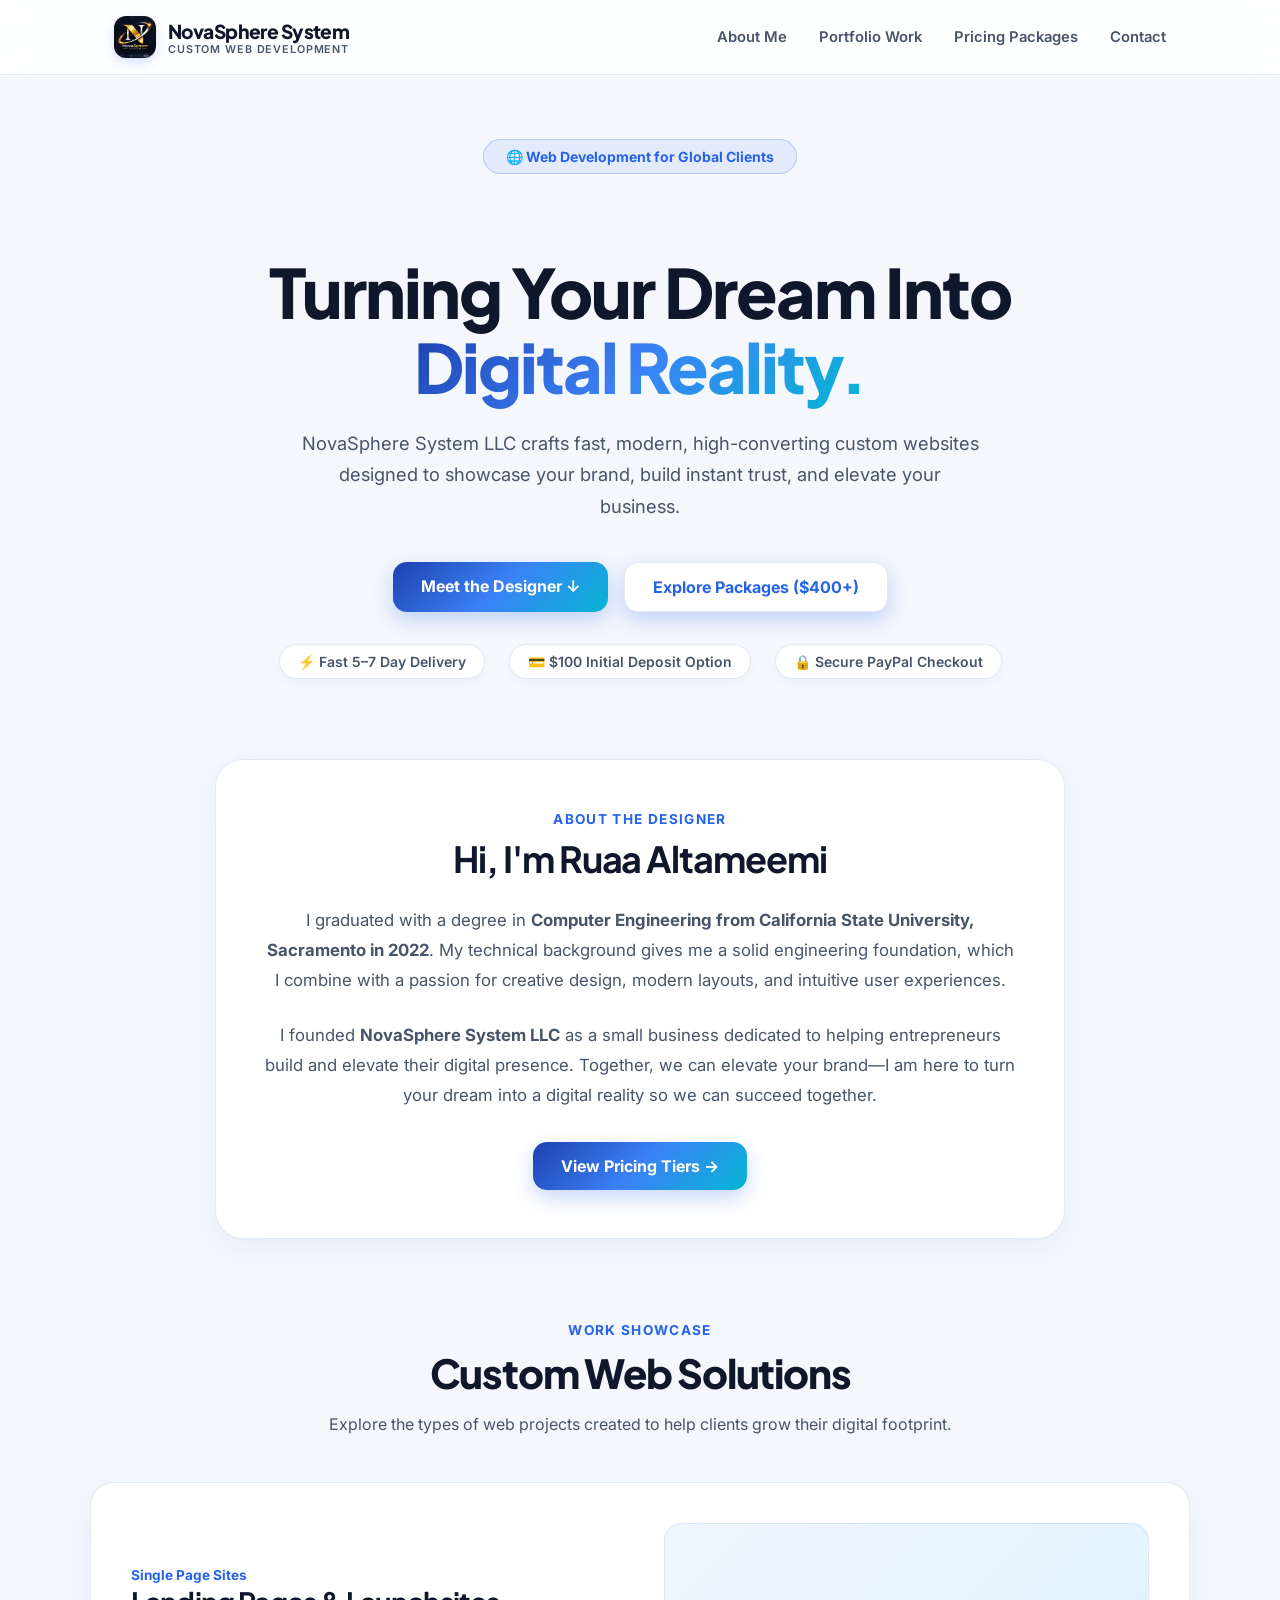
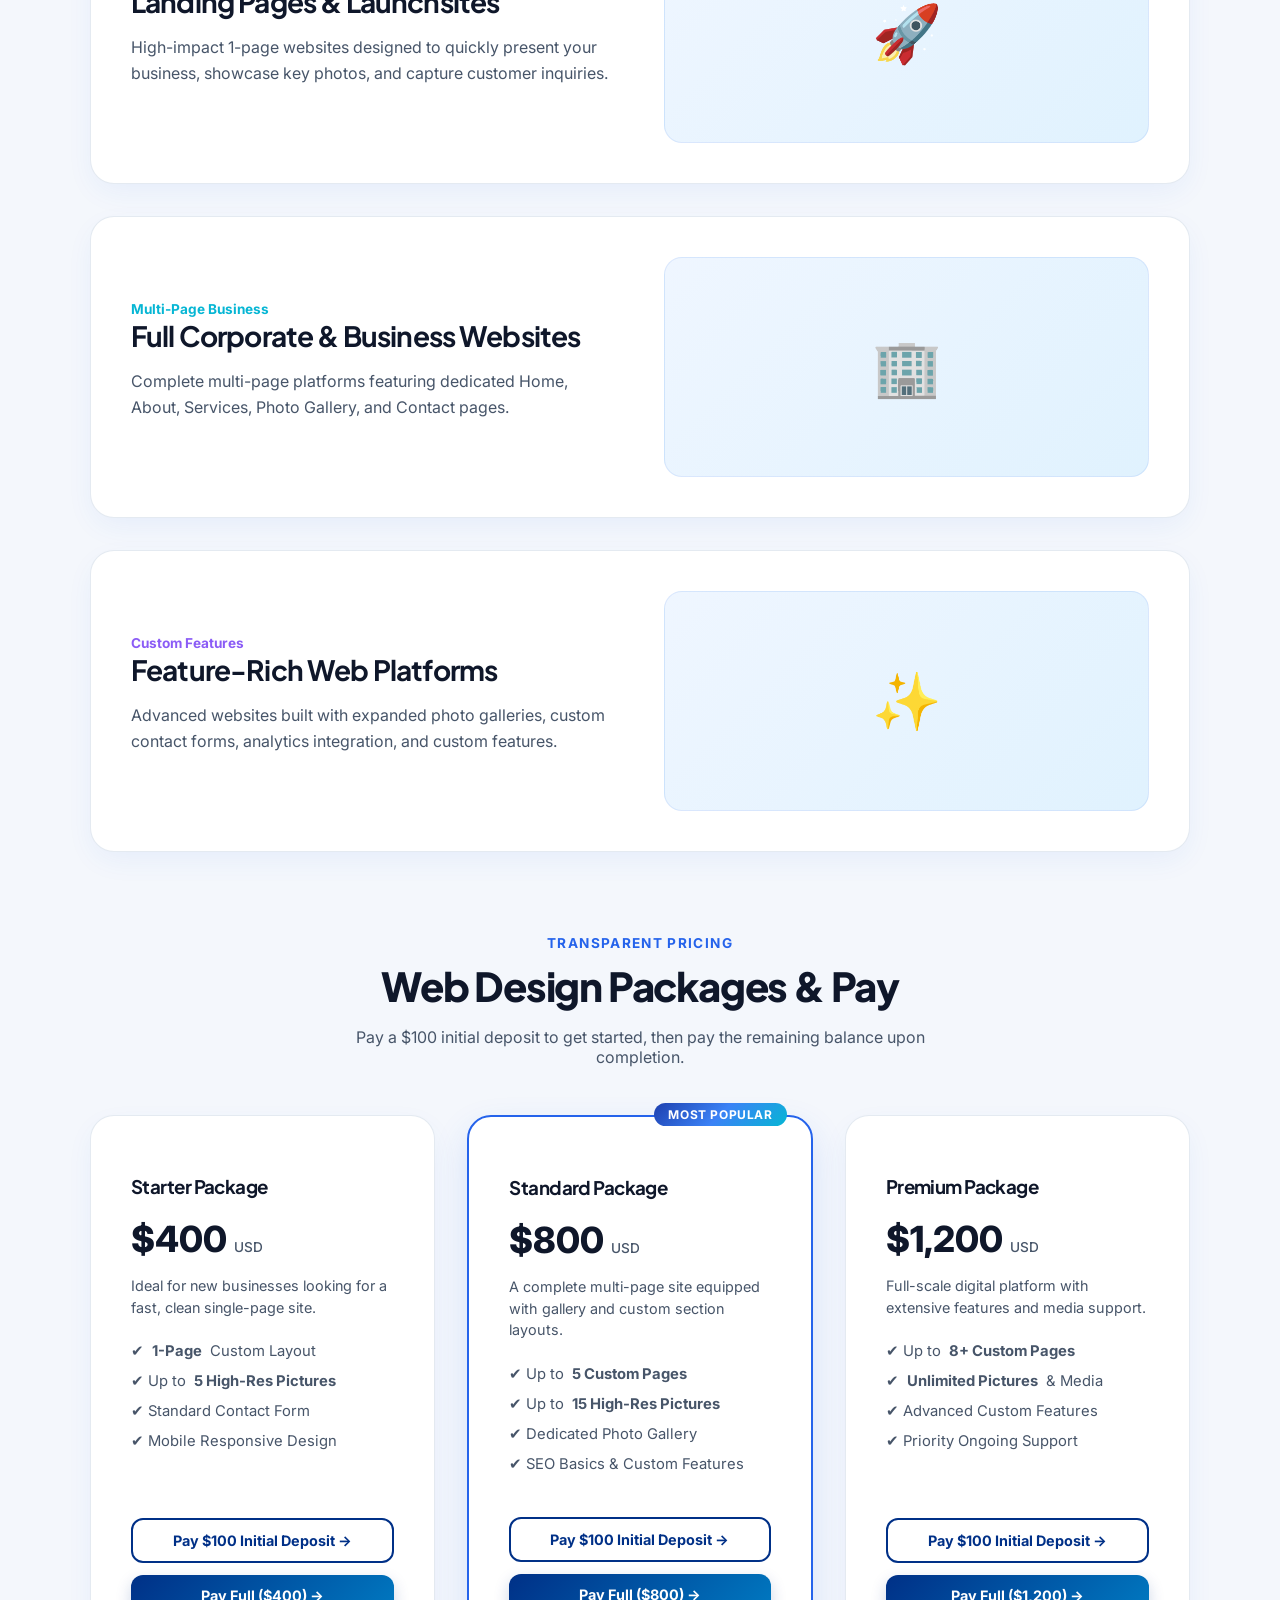
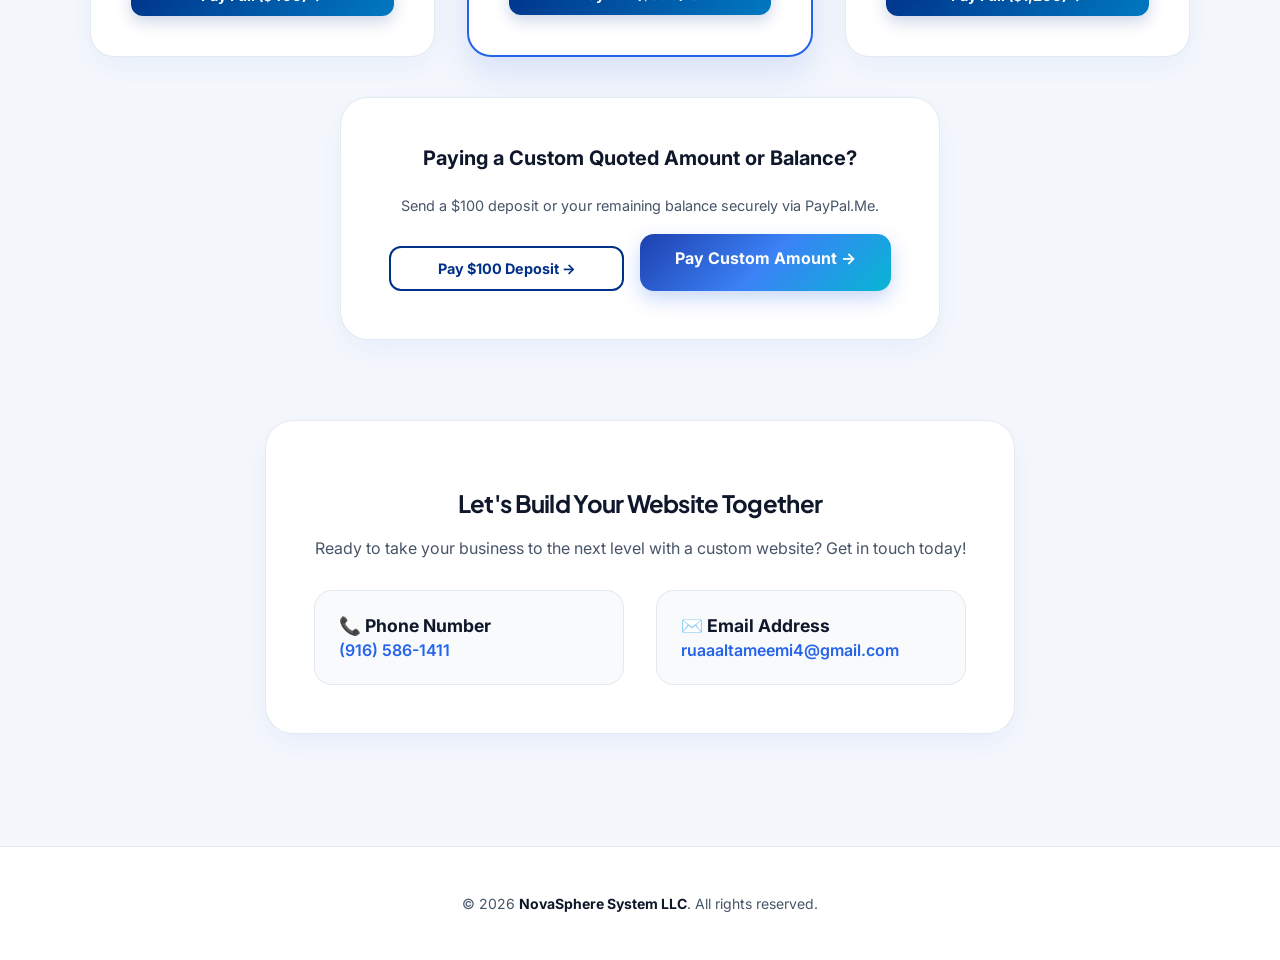
==== commit a7506e42: "Change logo image format from PNG to JPEG" ====
--- a/index.html
+++ b/index.html
@@ -7,7 +7,7 @@
   <meta name="description" content="High-performance custom web design and development built for global businesses by Ruaa Altameemi." />
   
   <!-- Favicon -->
-  <link rel="icon" type="image/png" href="images/logo.png" />
+  <link rel="icon" type="image/jpeg" href="images/logo.jpeg" />
 
   <!-- Google Fonts -->
   <link rel="preconnect" href="https://fonts.googleapis.com" />
@@ -455,7 +455,7 @@
 <header>
   <div class="container nav">
     <div class="brand">
-      <img src="images/logo.png" alt="NovaSphere Logo" class="logo-img" />
+      <img src="images/logo.jpeg" alt="NovaSphere Logo" class="logo-img" />
       <div class="brand-text">
         <span class="brand-title">NovaSphere System</span>
         <span class="brand-tagline">Custom Web Development</span>
